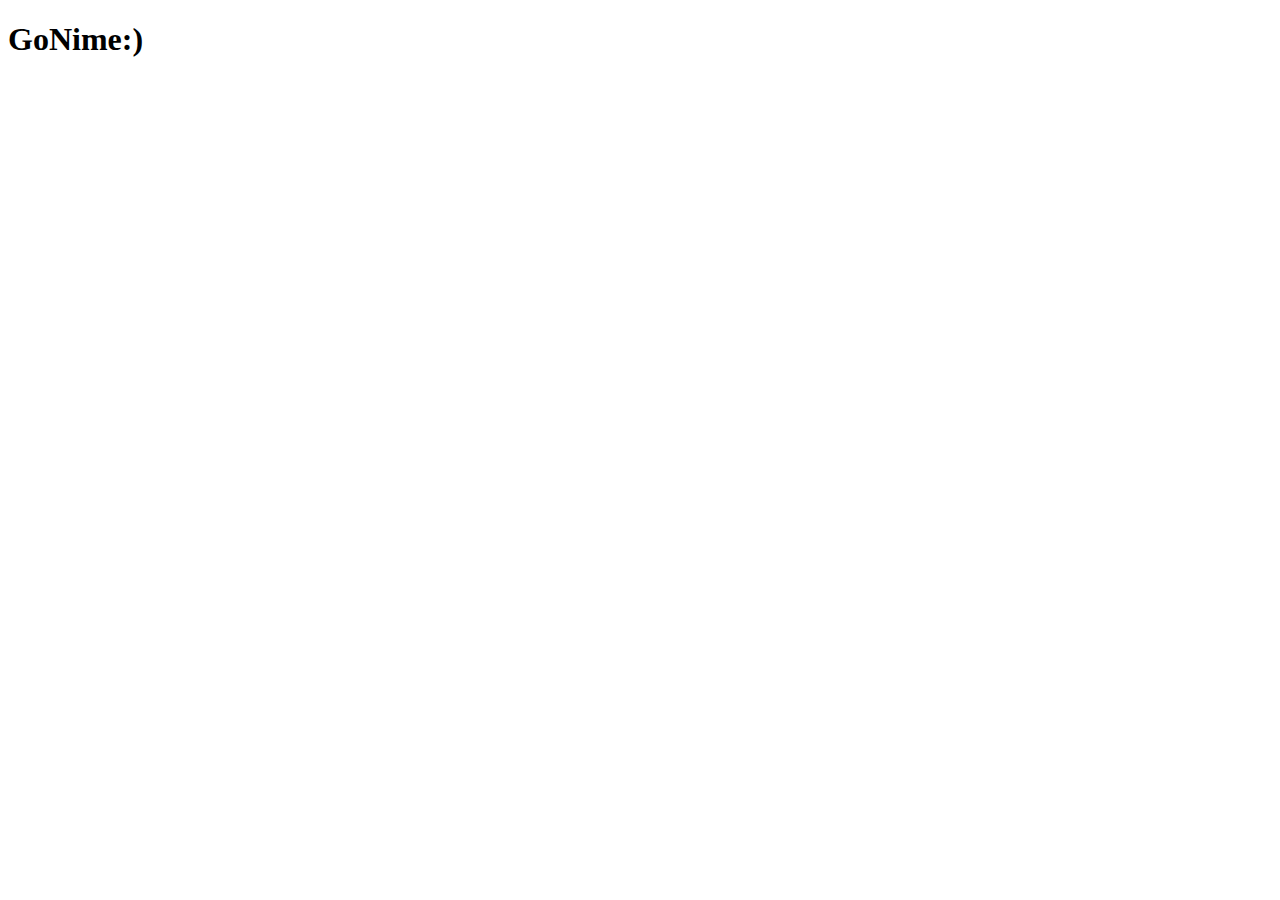
==== index.html @ d8d0d521 "update index.html" ====
<!DOCTYPE html>
<html>

<head>
  <meta charset="UTF-8">
  <meta name="viewport" content="width=device-width, initial-scale=1">
  <title>GoNimeApp</title>
</head>

<body>
 <h1>GoNime:)</h1>
</body>

</html>
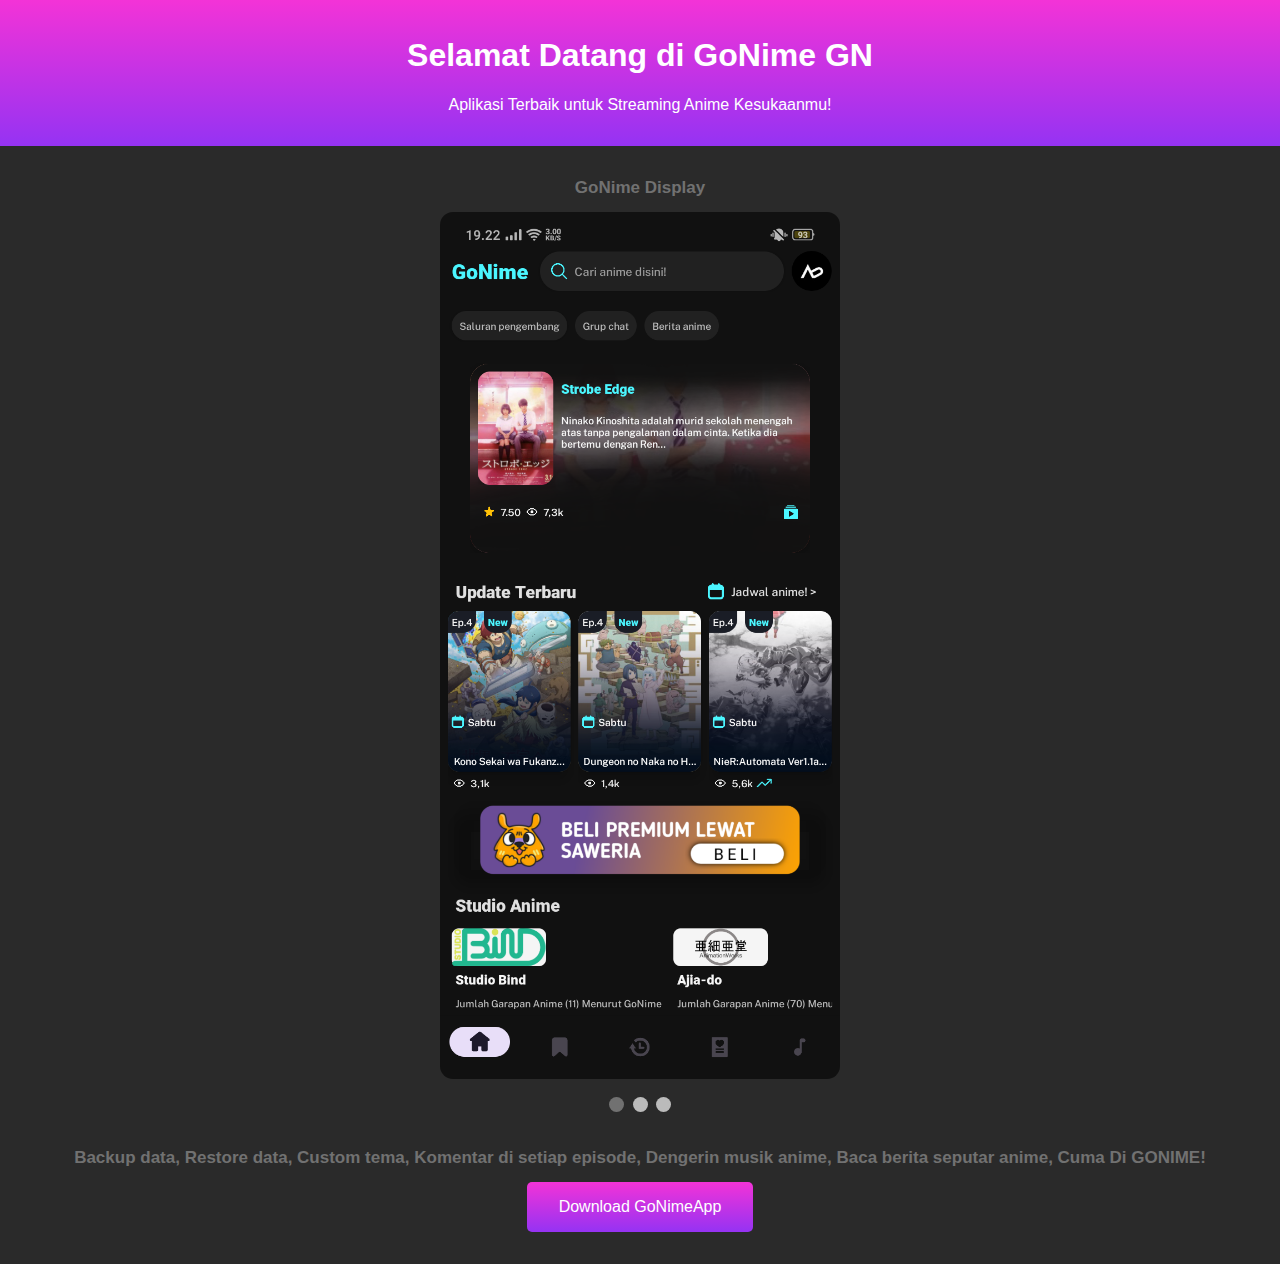
==== commit 208ed0b2: "update" ====
--- a/index.html
+++ b/index.html
@@ -1,14 +1,46 @@
 <!DOCTYPE html>
-<html>
+<html lang="id">
+<head>
+    <meta charset="UTF-8">
+    <meta name="viewport" content="width=device-width, initial-scale=1.0">
+    <title>GoNime GN - Aplikasi Streaming Anime</title>
+    <meta name="description" content="GoNime GN adalah aplikasi terbaik untuk streaming anime favorit Anda dengan tampilan yang menawan dan koleksi anime yang lengkap.">
+    <meta name="keywords" content="GoNime, streaming anime, aplikasi anime, anime online, nonton anime">
+    <meta name="author" content="Tim GoNime GN">
+    <link rel="stylesheet" href="styles.css">
+</head>
+<body>
+    <header>
+        <h1>Selamat Datang di GoNime GN</h1>
+        <p>Aplikasi Terbaik untuk Streaming Anime Kesukaanmu!</p>
+    </header>
+    
+    <section id="screenshots">
+        <h2>GoNime Display</h2>
+        <div class="slideshow-container">
+            <div class="mySlides fade">
+                <img src="images/Screenshot1.png" style="width:100%">
+            </div>
+            <div class="mySlides fade">
+                <img src="images/Screenshot2.png" style="width:100%">
+            </div>
+            <div class="mySlides fade">
+                <img src="images/Screenshot3.png" style="width:100%">
+            </div>
+        </div>
+        <br>
+        <div style="text-align:center">
+            <span class="dot"></span>
+            <span class="dot"></span>
+            <span class="dot"></span>
+        </div>
+    </section>
 
-<head>
-  <meta charset="UTF-8">
-  <meta name="viewport" content="width=device-width, initial-scale=1">
-  <title>GoNimeApp</title>
-</head>
+    <section id="download">
+        <h2>Backup data, Restore data, Custom tema, Komentar di setiap episode, Dengerin musik anime, Baca berita seputar anime, Cuma Di GONIME!</h2>
+        <button onclick="downloadApp()">Download GoNimeApp</button>
+    </section>
 
-<body>
- <h1>GoNime:)</h1>
+    <script src="script.js"></script>
 </body>
-
 </html>--- a/styles.css
+++ b/styles.css
@@ -0,0 +1,77 @@
+body {
+    padding: 0;
+    margin: 0;
+    font-family: Arial, sans-serif;
+    text-align: center;
+    background-color: #2A2A2A;
+    color: #333;
+}
+
+header {
+    background: linear-gradient(to bottom, #F333D7, #9533F3); /* Gradient dari atas ke bawah */
+    color: white;
+    padding: 1em;
+}
+
+section {
+    margin: 2em 0;
+}
+
+section h2 {
+  color: #717171;
+  font-size: 17px;
+}
+
+.slideshow-container {
+    max-width: 1000px;
+    position: relative;
+    margin: auto;
+}
+
+.mySlides {
+    display: none;
+}
+
+img {
+   vertical-align: middle;
+   max-width: 40%;
+   border-radius: 13px;
+}
+
+.fade {
+    animation-name: fade;
+    animation-duration: 1.5s;
+}
+
+@keyframes fade {
+    from {opacity: .4} 
+    to {opacity: 1}
+}
+
+.dot {
+    height: 15px;
+    width: 15px;
+    margin: 0 2px;
+    background-color: #bbb;
+    border-radius: 50%;
+    display: inline-block;
+    transition: background-color 0.6s ease;
+}
+
+.active {
+    background-color: #717171;
+}
+
+button {
+    padding: 1em 2em;
+    font-size: 1em;
+    color: white;
+    background: linear-gradient(to bottom, #F333D7, #9533F3);
+    border: none;
+    border-radius: 5px;
+    cursor: pointer;
+}
+
+button:hover {
+    background-color: #e84118;
+}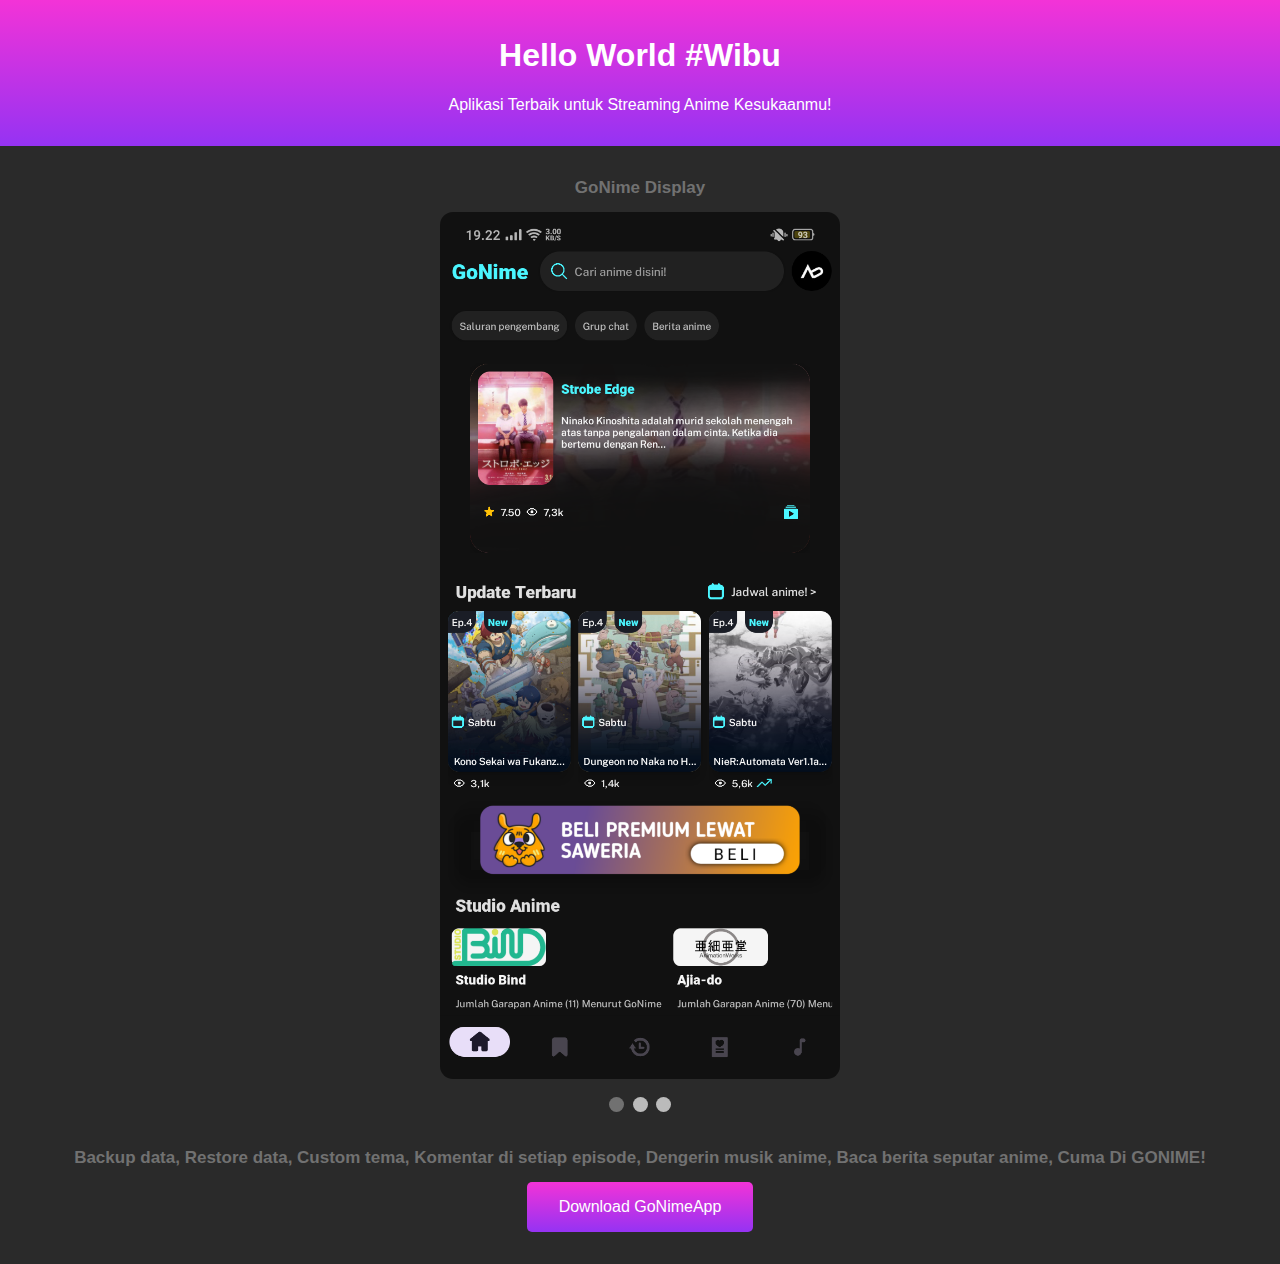
==== commit ffa8a7a7: "update" ====
--- a/index.html
+++ b/index.html
@@ -6,12 +6,25 @@
     <title>GoNime GN - Aplikasi Streaming Anime</title>
     <meta name="description" content="GoNime GN adalah aplikasi terbaik untuk streaming anime favorit Anda dengan tampilan yang menawan dan koleksi anime yang lengkap.">
     <meta name="keywords" content="GoNime, streaming anime, aplikasi anime, anime online, nonton anime">
-    <meta name="author" content="Tim GoNime GN">
+    <meta name="author" content="AnasBex-Anazu">
+    <meta name="robots" content="index, follow">
+    
+    <meta property="og:title" content="GoNime GN - Aplikasi Streaming Anime">
+    <meta property="og:description" content="GoNime GN adalah aplikasi terbaik untuk streaming anime favorit Anda dengan tampilan yang menawan dan koleksi anime yang lengkap.">
+    <meta property="og:image" content="images/og-image.jpg"> <!-- Ganti dengan path gambar OG -->
+    <meta property="og:url" content="https://www.gonime.my.id"> <!-- Ganti dengan URL halaman Anda -->
+    <meta property="og:type" content="website">
+    
+    <meta name="twitter:card" content="summary_large_image">
+    <meta name="twitter:title" content="GoNime GN - Aplikasi Streaming Anime">
+    <meta name="twitter:description" content="GoNime GN adalah aplikasi terbaik untuk streaming anime favorit Anda dengan tampilan yang menawan dan koleksi anime yang lengkap.">
+    <meta name="twitter:image" content="images/twitter-card-image.png"> <!-- Ganti dengan path gambar Twitter Card -->
+    <meta name="twitter:url" content="https://www.gonime.my.id">
     <link rel="stylesheet" href="styles.css">
 </head>
 <body>
     <header>
-        <h1>Selamat Datang di GoNime GN</h1>
+        <h1>Hello World #Wibu</h1>
         <p>Aplikasi Terbaik untuk Streaming Anime Kesukaanmu!</p>
     </header>
     
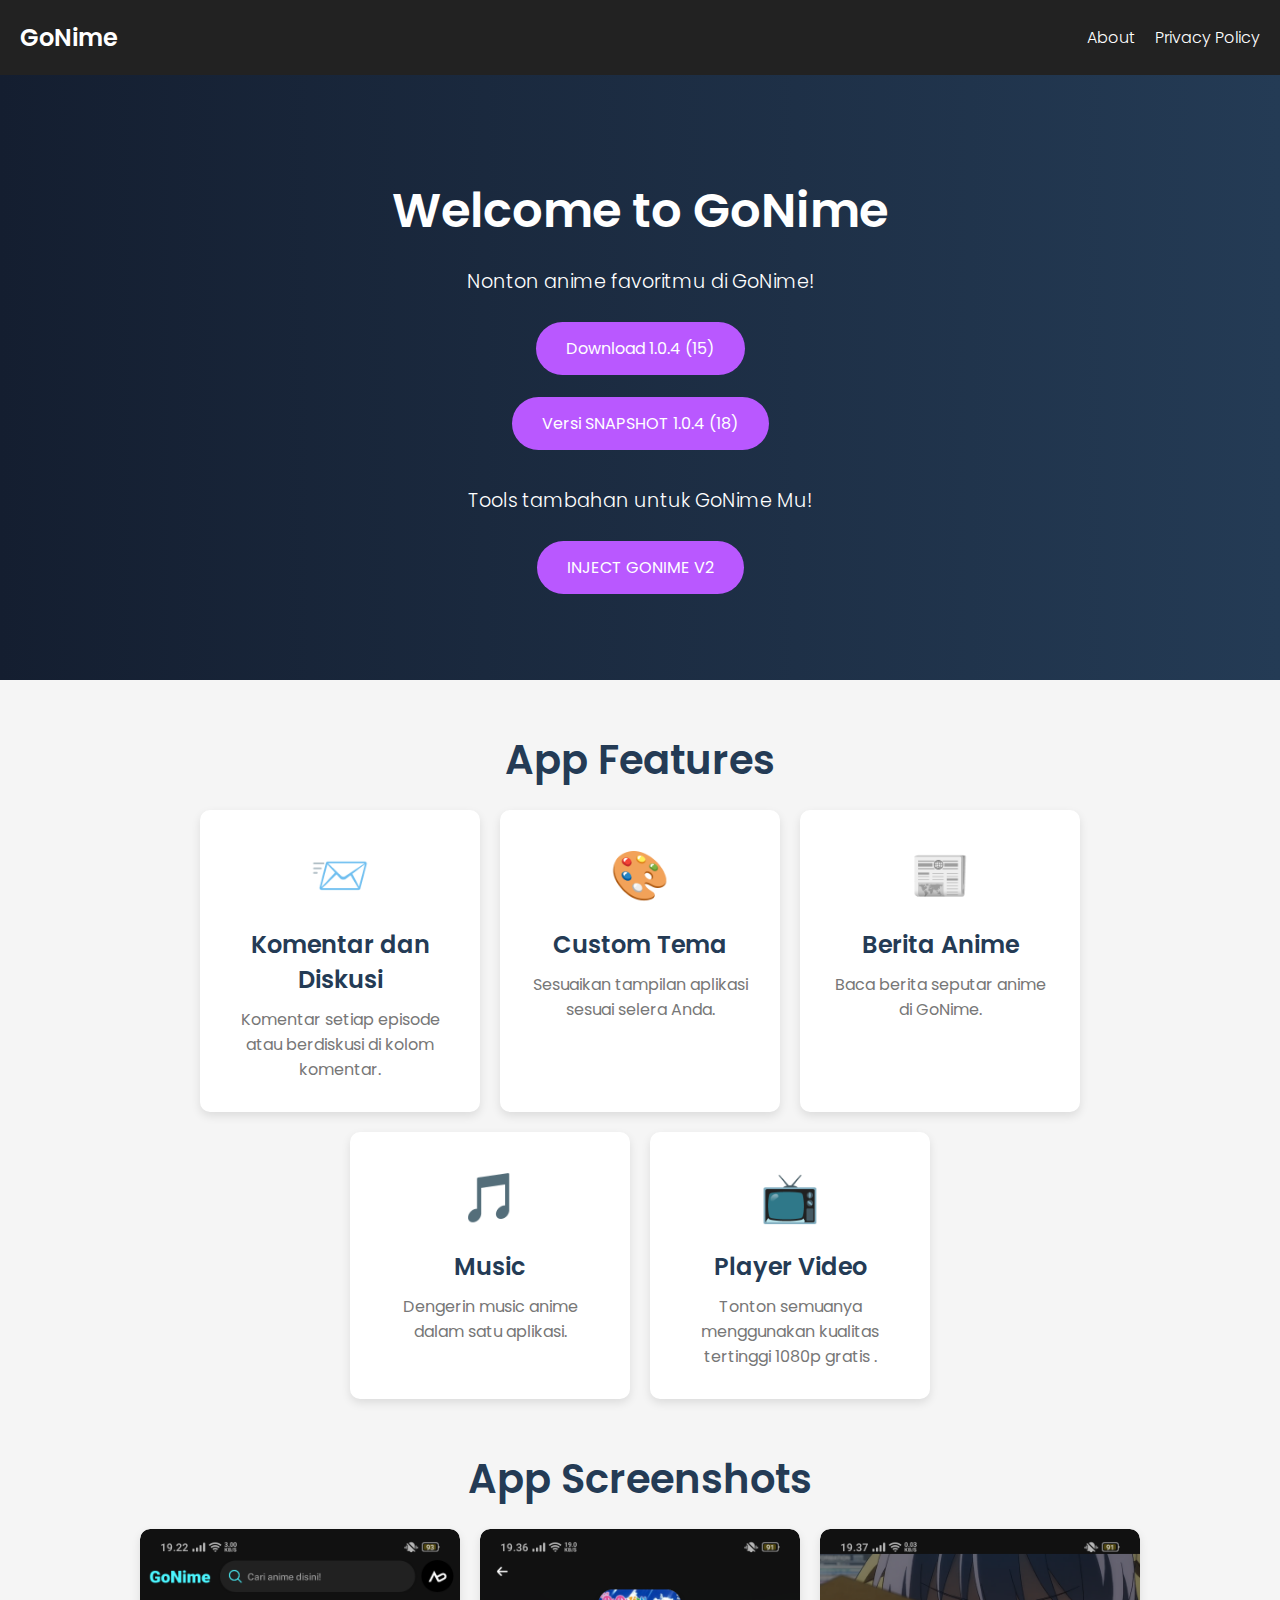
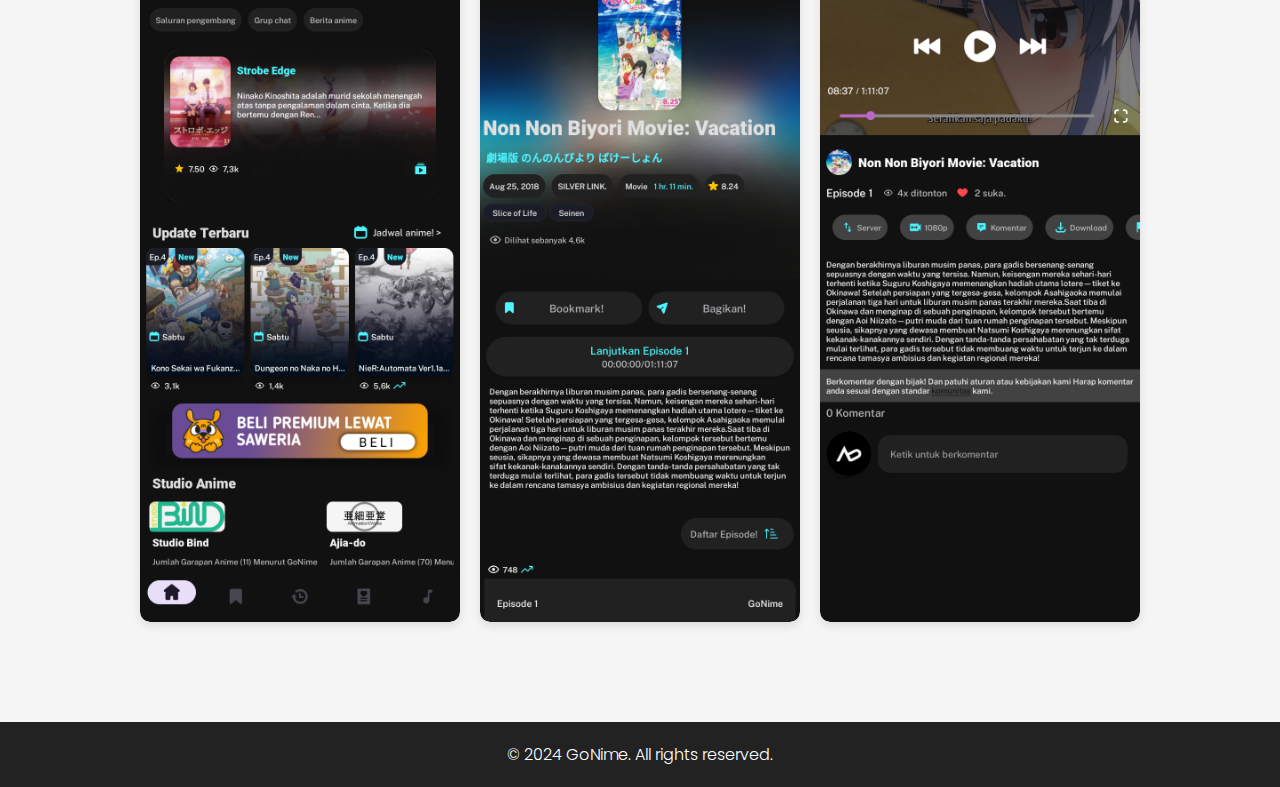
==== commit b0d3fee5: "update" ====
--- a/index.html
+++ b/index.html
@@ -1,58 +1,107 @@
 <!DOCTYPE html>
-<html lang="id">
+<html lang="en">
 <head>
     <meta charset="UTF-8">
     <meta name="viewport" content="width=device-width, initial-scale=1.0">
-    <title>GoNime GN - Aplikasi Streaming Anime</title>
-    <meta name="description" content="GoNime GN adalah aplikasi terbaik untuk streaming anime favorit Anda dengan tampilan yang menawan dan koleksi anime yang lengkap.">
-    <meta name="keywords" content="GoNime, streaming anime, aplikasi anime, anime online, nonton anime">
-    <meta name="author" content="AnasBex-Anazu">
-    <meta name="robots" content="index, follow">
-    
-    <meta property="og:title" content="GoNime GN - Aplikasi Streaming Anime">
-    <meta property="og:description" content="GoNime GN adalah aplikasi terbaik untuk streaming anime favorit Anda dengan tampilan yang menawan dan koleksi anime yang lengkap.">
-    <meta property="og:image" content="images/og-image.jpg"> <!-- Ganti dengan path gambar OG -->
-    <meta property="og:url" content="https://www.gonime.my.id"> <!-- Ganti dengan URL halaman Anda -->
-    <meta property="og:type" content="website">
-    
-    <meta name="twitter:card" content="summary_large_image">
-    <meta name="twitter:title" content="GoNime GN - Aplikasi Streaming Anime">
-    <meta name="twitter:description" content="GoNime GN adalah aplikasi terbaik untuk streaming anime favorit Anda dengan tampilan yang menawan dan koleksi anime yang lengkap.">
-    <meta name="twitter:image" content="images/twitter-card-image.png"> <!-- Ganti dengan path gambar Twitter Card -->
-    <meta name="twitter:url" content="https://www.gonime.my.id">
+  <title>GoNime - Aplikasi Streaming Anime</title>
+  <meta name="description" content="GoNime GN adalah aplikasi terbaik untuk streaming anime favorit Anda dengan tampilan yang menawan dan koleksi anime yang lengkap.">
+  <meta name="keywords" content="GoNime, streaming anime, aplikasi anime, anime online, nonton anime">
+  <meta name="author" content="AnasBex-Anazu">
+  <meta name="robots" content="index, follow">
+
+  <meta property="og:title" content="GoNime GN - Aplikasi Streaming Anime">
+  <meta property="og:description" content="GoNime GN adalah aplikasi terbaik untuk streaming anime favorit Anda dengan tampilan yang menawan dan koleksi anime yang lengkap.">
+  <meta property="og:image" content="images/og-image.jpg">
+  <meta property="og:url" content="https://www.gonime.my.id">
+  <meta property="og:type" content="website">
+
+  <meta name="twitter:card" content="summary_large_image">
+  <meta name="twitter:title" content="GoNime GN - Aplikasi Streaming Anime">
+  <meta name="twitter:description" content="GoNime GN adalah aplikasi terbaik untuk streaming anime favorit Anda dengan tampilan yang menawan dan koleksi anime yang lengkap.">
+  <meta name="twitter:image" content="images/twitter-card-image.png">
+  <meta name="twitter:url" content="https://www.gonime.my.id">
     <link rel="stylesheet" href="styles.css">
+    <link href="https://fonts.googleapis.com/css2?family=Poppins:wght@300;400;600&display=swap" rel="stylesheet">
 </head>
 <body>
+
     <header>
-        <h1>Hello World #Wibu</h1>
-        <p>Aplikasi Terbaik untuk Streaming Anime Kesukaanmu!</p>
+        <div class="logo">GoNime</div>
+        <nav>
+            <ul>
+                <li><a href="#">About</a></li>
+                <li><a href="/pp/">Privacy Policy</a></li>
+            </ul>
+        </nav>
     </header>
-    
-    <section id="screenshots">
-        <h2>GoNime Display</h2>
-        <div class="slideshow-container">
-            <div class="mySlides fade">
-                <img src="images/Screenshot1.png" style="width:100%">
-            </div>
-            <div class="mySlides fade">
-                <img src="images/Screenshot2.png" style="width:100%">
-            </div>
-            <div class="mySlides fade">
-                <img src="images/Screenshot3.png" style="width:100%">
-            </div>
+
+    <section class="hero">
+      <cemter>
+        <div class="hero-content">
+            <h1>Welcome to GoNime</h1>
+            <p>Nonton anime favoritmu di GoNime!</p>
+            <a onclick="downloadApp()" class="btn">Download 1.0.4 (15)</a><br><br><br>
+            <a onclick="downloadSnap()" class="btn">Versi SNAPSHOT 1.0.4 (18)</a>
+            <br><br><br>
+            <p>Tools tambahan untuk GoNime Mu!</p>
+            <a onclick="injectApp()" class="btn">INJECT GONIME V2</a>
         </div>
-        <br>
-        <div style="text-align:center">
-            <span class="dot"></span>
-            <span class="dot"></span>
-            <span class="dot"></span>
-        </div>
+        </center>
     </section>
 
-    <section id="download">
-        <h2>Backup data, Restore data, Custom tema, Komentar di setiap episode, Dengerin musik anime, Baca berita seputar anime, Cuma Di GONIME!</h2>
-        <button onclick="downloadApp()">Download GoNimeApp</button>
-    </section>
+    <div class="container">
+        <section class="features-section" id="features">
+            <h2>App Features</h2>
+            <div class="features">
+             <div class="feature-card">
+                    <div class="feature-icon">📨</div>
+                    <div class="feature-title">Komentar dan Diskusi</div>
+                    <div class="feature-description">Komentar setiap episode atau berdiskusi di kolom komentar.</div>
+                </div>
+                <div class="feature-card">
+                    <div class="feature-icon">🎨</div>
+                    <div class="feature-title">Custom Tema</div>
+                    <div class="feature-description">Sesuaikan tampilan aplikasi sesuai selera Anda.</div>
+                </div>
+                <div class="feature-card">
+                    <div class="feature-icon">📰</div>
+                    <div class="feature-title">Berita Anime</div>
+                    <div class="feature-description">Baca berita seputar anime di GoNime.</div>
+                </div>
+             <div class="feature-card">
+                    <div class="feature-icon">🎵</div>
+                    <div class="feature-title">Music</div>
+                    <div class="feature-description">Dengerin music anime dalam satu aplikasi.</div>
+                </div>
+             <div class="feature-card">
+                    <div class="feature-icon">📺</div>
+                    <div class="feature-title">Player Video</div>
+                    <div class="feature-description">Tonton semuanya menggunakan kualitas tertinggi 1080p gratis .</div>
+                </div>
+                
+            </div>
+        </section>
+
+        <section class="screenshots-section" id="screenshots">
+            <h2>App Screenshots</h2>
+            <div class="screenshots">
+                <div class="screenshot">
+                    <img src="images/Screenshot1.png" alt="Screenshot 1">
+                </div>
+           <div class="screenshot">
+            <img src="images/Screenshot2.png" alt="Screenshot 2">
+                </div>
+         <div class="screenshot">
+           <img src="images/Screenshot3.png" alt="Screenshot 3">
+                </div>
+                
+            </div>
+        </section>
+    </div>
+
+    <footer>
+        <p>&copy; 2024 GoNime. All rights reserved.</p>
+    </footer>
 
     <script src="script.js"></script>
 </body>
--- a/styles.css
+++ b/styles.css
@@ -1,77 +1,203 @@
+/* Importing Fonts */
+@import url('https://fonts.googleapis.com/css2?family=Poppins:wght@300;400;600&display=swap');
+
+/* Reset */
+* {
+  margin: 0;
+  padding: 0;
+  box-sizing: border-box;
+}
+
+/* Body Style */
 body {
-    padding: 0;
-    margin: 0;
-    font-family: Arial, sans-serif;
-    text-align: center;
-    background-color: #2A2A2A;
-    color: #333;
-}
-
+  font-family: 'Poppins', sans-serif;
+  background-color: #f5f5f5;
+  color: #333;
+}
+
+/* Header Style */
 header {
-    background: linear-gradient(to bottom, #F333D7, #9533F3); /* Gradient dari atas ke bawah */
-    color: white;
-    padding: 1em;
-}
-
-section {
-    margin: 2em 0;
-}
-
-section h2 {
-  color: #717171;
-  font-size: 17px;
-}
-
-.slideshow-container {
-    max-width: 1000px;
-    position: relative;
-    margin: auto;
-}
-
-.mySlides {
-    display: none;
-}
-
-img {
-   vertical-align: middle;
-   max-width: 40%;
-   border-radius: 13px;
-}
-
-.fade {
-    animation-name: fade;
-    animation-duration: 1.5s;
-}
-
-@keyframes fade {
-    from {opacity: .4} 
-    to {opacity: 1}
-}
-
-.dot {
-    height: 15px;
-    width: 15px;
-    margin: 0 2px;
-    background-color: #bbb;
-    border-radius: 50%;
-    display: inline-block;
-    transition: background-color 0.6s ease;
-}
-
-.active {
-    background-color: #717171;
-}
-
-button {
-    padding: 1em 2em;
-    font-size: 1em;
-    color: white;
-    background: linear-gradient(to bottom, #F333D7, #9533F3);
-    border: none;
-    border-radius: 5px;
-    cursor: pointer;
-}
-
-button:hover {
-    background-color: #e84118;
+  display: flex;
+  justify-content: space-between;
+  align-items: center;
+  padding: 20px 20px;
+  background-color: #222;
+  color: #fff;
+}
+
+header .logo {
+  font-size: 1.5em;
+  font-weight: 600;
+}
+
+header nav ul {
+  list-style: none;
+  display: flex;
+  gap: 20px;
+}
+
+header nav ul li a {
+  color: #fff;
+  text-decoration: none;
+  font-weight: 300;
+  transition: color 0.3s;
+}
+
+header nav ul li a:hover {
+  color: #f39c12;
+}
+
+/* Hero Section */
+.hero {
+  background: linear-gradient(to right, #141E30, #243B55);
+  color: #fff;
+  text-align: center;
+  padding: 100px 20px;
+}
+
+.hero-content h1 {
+  font-size: 3em;
+  margin-bottom: 20px;
+  font-weight: 600;
+}
+
+.hero-content p {
+  font-size: 1.2em;
+  margin-bottom: 40px;
+  font-weight: 300;
+}
+
+.hero-content .btn {
+  text-align: center;
+  padding: 15px 30px;
+  background-color: #B958FF;
+  color: #fff;
+  text-decoration: none;
+  border-radius: 50px;
+  transition: background-color 0.3s;
+}
+
+
+.hero-content .btn:hover {
+  background-color: #A221FF;
+}
+
+/* Container */
+.container {
+  max-width: 1200px;
+  margin: 0 auto;
+  padding: 50px 20px;
+}
+
+/* Features Section */
+.features-section {
+  text-align: center;
+  margin-bottom: 50px;
+}
+
+.features-section h2 {
+  font-size: 2.5em;
+  margin-bottom: 20px;
+  font-weight: 600;
+  color: #243B55;
+}
+
+.features {
+  display: flex;
+  flex-wrap: wrap;
+  justify-content: center;
+  gap: 20px;
+}
+
+.feature-card {
+  background-color: #fff;
+  border-radius: 10px;
+  padding: 30px;
+  text-align: center;
+  transition: transform 0.3s ease-in-out, box-shadow 0.3s ease-in-out;
+  box-shadow: 0 4px 10px rgba(0, 0, 0, 0.1);
+  width: 280px;
+}
+
+.feature-card:hover {
+  transform: translateY(-10px);
+  box-shadow: 0 6px 15px rgba(0, 0, 0, 0.15);
+}
+
+.feature-icon {
+  font-size: 3em;
+  color: #f39c12;
+  margin-bottom: 15px;
+}
+
+.feature-title {
+  font-size: 1.5em;
+  margin-bottom: 10px;
+  font-weight: 600;
+  color: #243B55;
+}
+
+.feature-description {
+  font-size: 1em;
+  color: #777;
+}
+
+/* Screenshots Section */
+.screenshots-section {
+  text-align: center;
+}
+
+.screenshots-section h2 {
+  font-size: 2.5em;
+  margin-bottom: 20px;
+  font-weight: 600;
+  color: #243B55;
+}
+
+.screenshots {
+  display: flex;
+  flex-wrap: wrap;
+  justify-content: center;
+  gap: 20px;
+}
+
+.screenshot {
+  flex: 1;
+  min-width: 280px;
+  max-width: 320px;
+  transition: transform 0.3s ease-in-out, box-shadow 0.3s ease-in-out;
+  box-shadow: 0 4px 10px rgba(0, 0, 0, 0.1);
+  border-radius: 10px;
+  overflow: hidden;
+}
+
+.screenshot img {
+  width: 100%;
+  height: auto;
+  display: block;
+  border-radius: 10px;
+  transition: transform 0.3s ease-in-out;
+}
+
+.screenshot:hover img {
+  transform: scale(1.05);
+}
+
+.screenshot:hover {
+  transform: translateY(-10px);
+  box-shadow: 0 6px 15px rgba(0, 0, 0, 0.15);
+}
+
+/* Footer */
+footer {
+  text-align: center;
+  padding: 20px;
+  background-color: #222;
+  color: #fff;
+  margin-top: 50px;
+}
+
+footer p {
+  font-size: 1em;
+  font-weight: 300;
 }